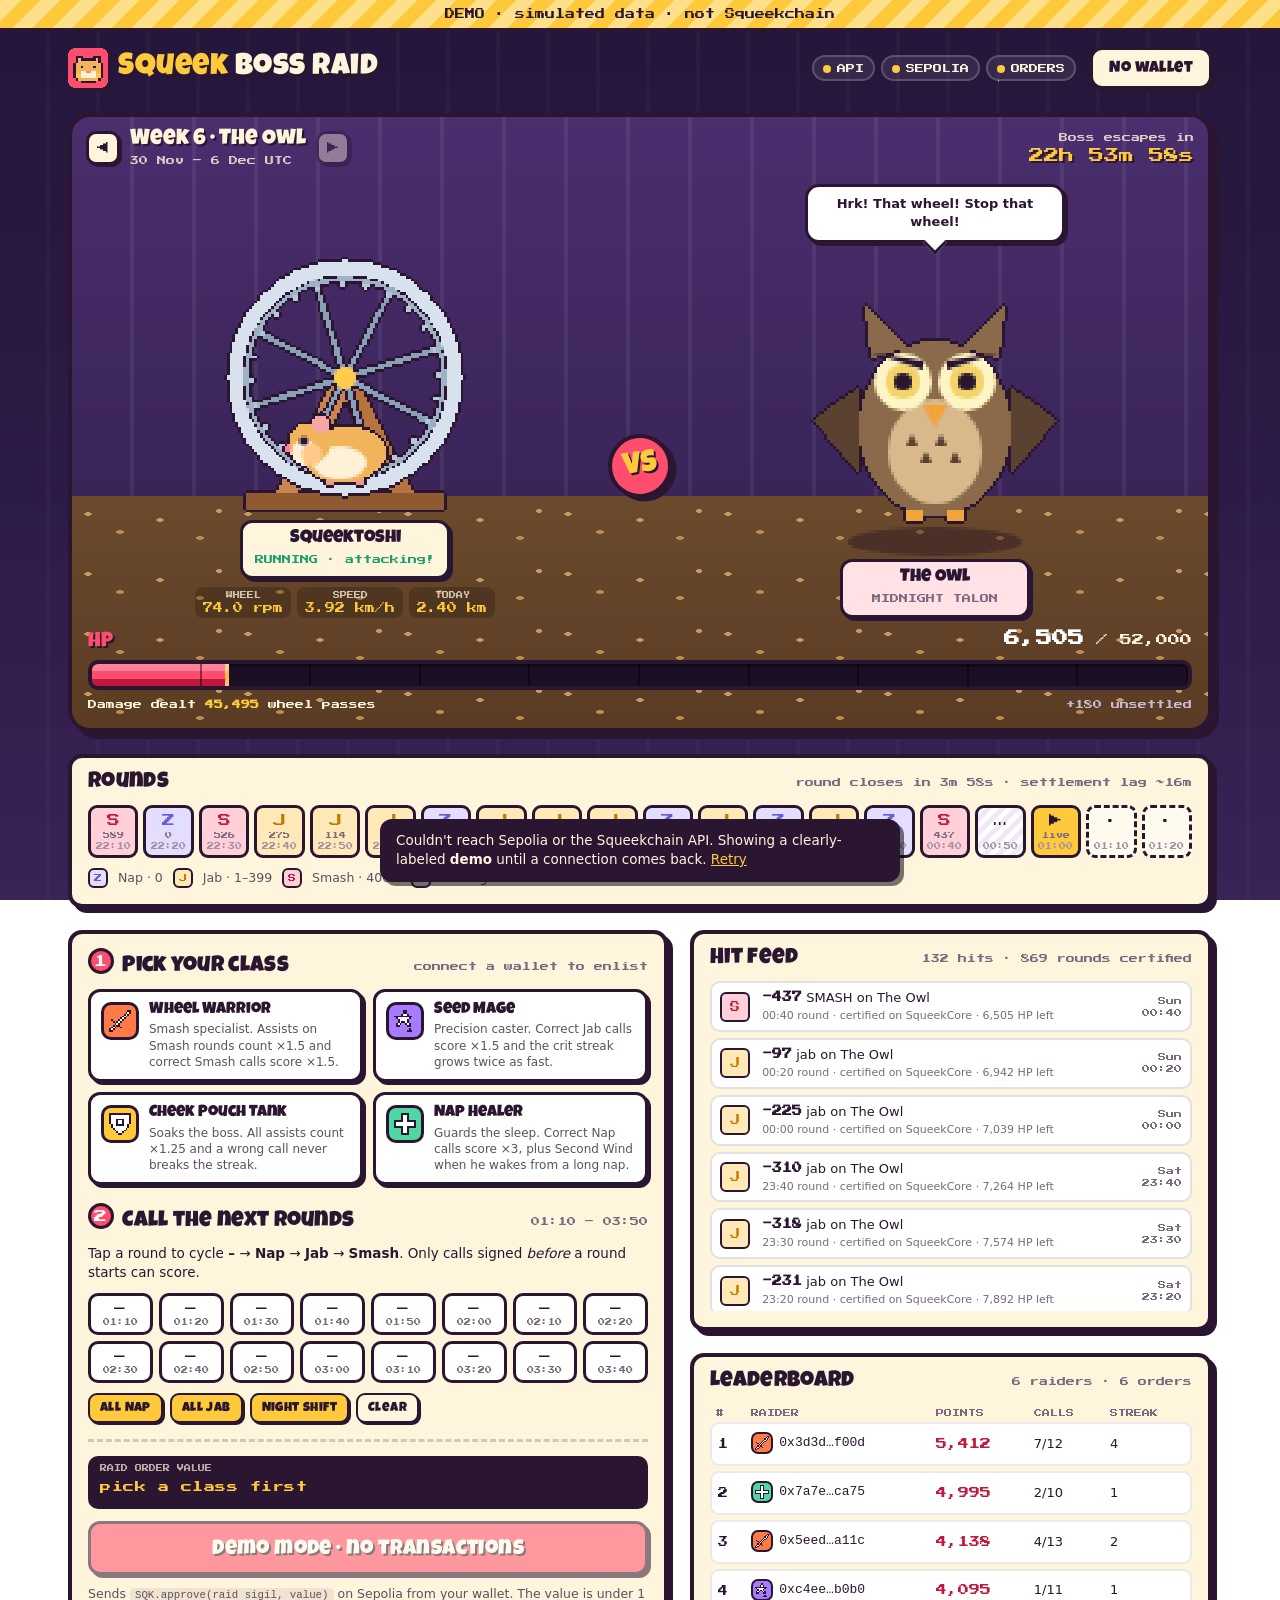
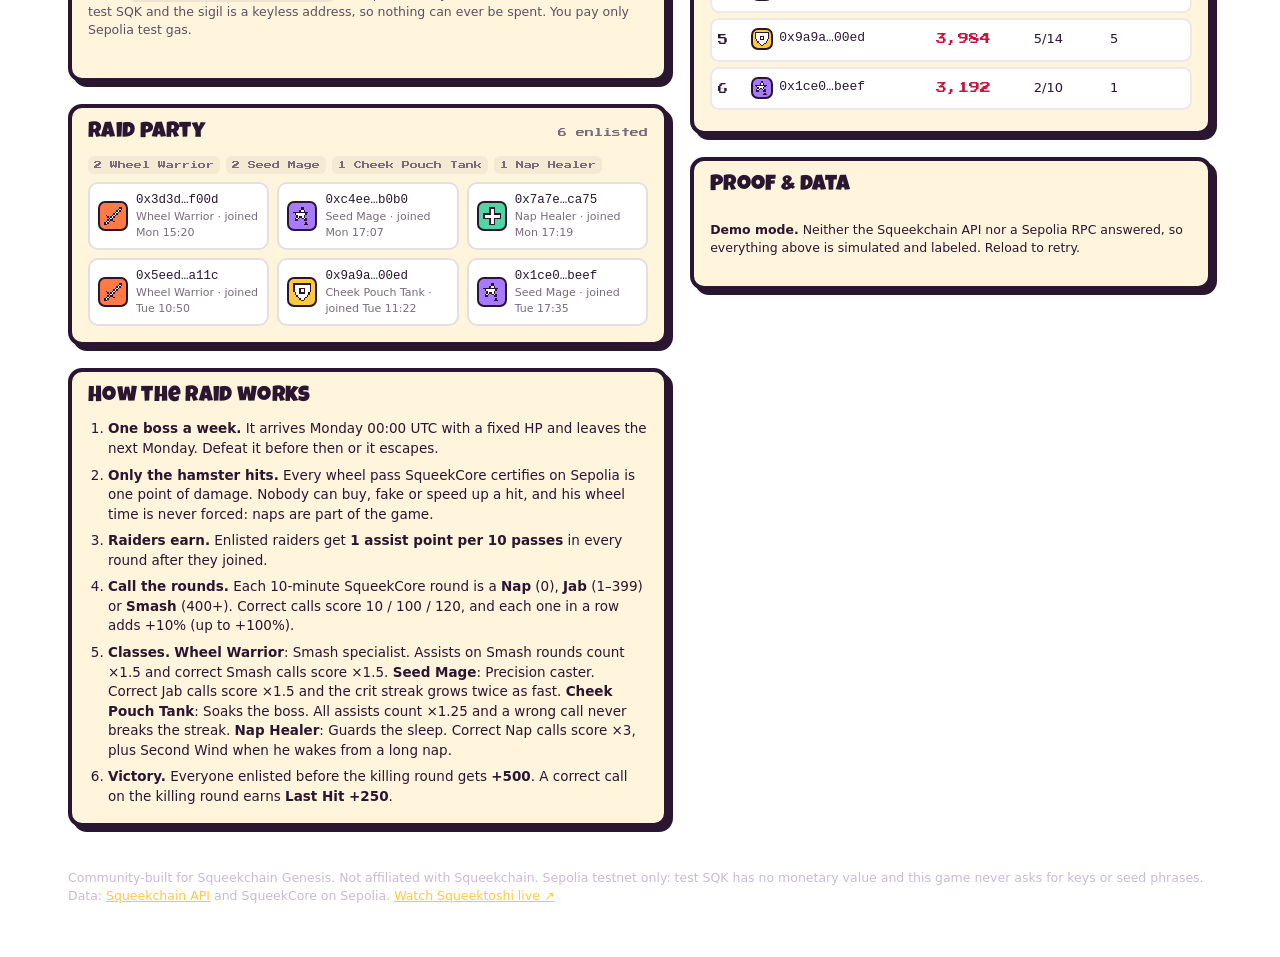
==== index.html @ 5ebe7ebc "Squeek Boss Raid v1" ====
<!doctype html>
<html lang="en">
<head>
  <meta charset="utf-8">
  <meta name="viewport" content="width=device-width, initial-scale=1, viewport-fit=cover">
  <title>Squeek Boss Raid · a weekly raid powered by Squeektoshi's real wheel</title>
  <meta name="description" content="A weekly co-op boss raid on Squeekchain. The boss's HP falls only when Squeektoshi the hamster actually runs: damage is his certified wheel work from SqueekCore on Sepolia. Enlist with a class, plan your round calls, climb an on-chain leaderboard.">
  <!-- squeekchain-verify: PASTE TAG HERE -->
  <meta property="og:title" content="Squeek Boss Raid">
  <meta property="og:description" content="Weekly boss raids powered by a real hamster's wheel. Enlist on Sepolia, call the rounds, take the boss down together.">
  <meta property="og:image" content="assets/cover.png">
  <meta property="og:type" content="website">
  <meta name="twitter:card" content="summary_large_image">
  <meta name="theme-color" content="#24163a">
  <link rel="icon" href="assets/favicon.svg" type="image/svg+xml">
  <link rel="stylesheet" href="css/style.css">
</head>
<body>
  <div id="demoRibbon" class="demo-ribbon" hidden>DEMO · simulated data · not Squeekchain</div>

  <header class="topbar">
    <a class="brand" href="./" aria-label="Squeek Boss Raid home">
      <img src="assets/favicon.svg" alt="" width="40" height="40">
      <span class="brand-text"><b>Squeek</b> Boss Raid</span>
    </a>
    <div class="pills" aria-live="polite">
      <span class="pill" id="pillApi" title="Squeekchain public API (live wheel telemetry)"><i></i>API</span>
      <span class="pill" id="pillChain" title="SqueekCore on Sepolia via public RPC"><i></i>Sepolia</span>
      <span class="pill" id="pillLogs" title="Raid Orders read from SQK Approval logs"><i></i>Orders</span>
    </div>
    <button class="btn btn-wallet" id="walletBtn" type="button">Connect wallet</button>
  </header>

  <main>
    <!-- ================= ARENA ================= -->
    <section class="arena" aria-label="Raid arena">
      <div class="arena-head">
        <button class="wk-nav" id="wkPrev" type="button" aria-label="Previous week">◀</button>
        <div class="wk-label"><span id="wkName">Week –</span><small id="wkDates">–</small></div>
        <button class="wk-nav" id="wkNext" type="button" aria-label="Next week">▶</button>
        <div class="wk-clock"><small id="wkClockLabel">Boss escapes in</small><b id="wkClock">–</b></div>
      </div>

      <div class="stage" id="stage">
        <div class="fighter hamster">
          <canvas id="wheelCv" width="120" height="104" aria-label="Squeektoshi on the WHEELY9000"></canvas>
          <div class="plate">
            <b>Squeektoshi</b>
            <span id="wheelState" class="wheel-state">checking the wheel…</span>
          </div>
          <dl class="mini">
            <div><dt>Wheel</dt><dd id="statRpm">–</dd></div>
            <div><dt>Speed</dt><dd id="statSpeed">–</dd></div>
            <div><dt>Today</dt><dd id="statDist">–</dd></div>
          </dl>
        </div>

        <div class="vs" aria-hidden="true"><span>VS</span></div>

        <div class="fighter boss">
          <div class="taunt" id="bossTaunt">…</div>
          <canvas id="bossCv" width="110" height="110" aria-label="This week's boss"></canvas>
          <div class="plate boss-plate">
            <b id="bossName">–</b>
            <span id="bossTitle">–</span>
          </div>
        </div>
        <div id="fx" class="fx" aria-hidden="true"></div>
        <div id="banner" class="banner" hidden></div>
      </div>

      <div class="hp">
        <div class="hp-top">
          <span class="hp-label">HP</span>
          <span class="hp-num"><b id="hpLeft">–</b> / <span id="hpMax">–</span></span>
        </div>
        <div class="hp-bar" role="progressbar" aria-label="Boss HP" id="hpBar" aria-valuemin="0">
          <div class="hp-fill" id="hpFill"></div>
          <div class="hp-ghost" id="hpGhost" title="Work the wheel has counted that SqueekCore has not settled yet"></div>
          <div class="hp-ticks"></div>
        </div>
        <div class="hp-foot">
          <span>Damage dealt <b id="dmgDone">–</b> wheel passes</span>
          <span id="ghostNote" class="muted"></span>
        </div>
      </div>
    </section>

    <!-- ================= ROUNDS ================= -->
    <section class="rounds card" aria-label="Ten-minute rounds">
      <div class="card-h">
        <h2>Rounds</h2>
        <span class="muted" id="roundClock">–</span>
      </div>
      <div class="strip" id="strip"></div>
      <div class="legend">
        <span class="o o1">Z</span> Nap · 0
        <span class="o o2">J</span> Jab · 1–399
        <span class="o o3">S</span> Smash · 400+
        <span class="o opend">…</span> settling
      </div>
    </section>

    <div class="grid">
      <div class="col">
      <!-- ================= ENLIST + PLAN ================= -->
      <section class="card join" id="joinCard" aria-label="Enlist and plan">
        <div class="card-h"><h2><span class="step">1</span> Pick your class</h2><span class="muted" id="myStatus">not enlisted</span></div>
        <div class="classes" id="classes" role="radiogroup" aria-label="Class"></div>

        <div class="card-h sub"><h2><span class="step">2</span> Call the next rounds</h2><span class="muted" id="planWindow">–</span></div>
        <p class="hint">Tap a round to cycle <b>–</b> → <b>Nap</b> → <b>Jab</b> → <b>Smash</b>. Only calls signed <em>before</em> a round starts can score.</p>
        <div class="plan" id="plan"></div>
        <div class="plan-tools">
          <button class="btn btn-sm" type="button" data-fill="1">All Nap</button>
          <button class="btn btn-sm" type="button" data-fill="2">All Jab</button>
          <button class="btn btn-sm" type="button" data-fill="pattern">Night shift</button>
          <button class="btn btn-sm btn-ghost" type="button" data-fill="0">Clear</button>
        </div>

        <div class="order">
          <div class="order-code" title="The uint256 your Raid Order writes on-chain">
            <small>Raid Order value</small>
            <code id="orderCode">–</code>
          </div>
          <button class="btn btn-big" id="orderBtn" type="button">Connect wallet to enlist</button>
          <p class="hint small" id="orderHint">Sends <code>SQK.approve(raid sigil, value)</code> on Sepolia from your wallet. The value is under 1 test SQK and the sigil is a keyless address, so nothing can ever be spent. You pay only Sepolia test gas.</p>
          <p class="tx-status" id="txStatus" aria-live="polite"></p>
        </div>
      </section>

      <!-- ================= ROSTER ================= -->
      <section class="card roster" aria-label="Raid party">
        <div class="card-h"><h2>Raid party</h2><span class="muted" id="rosterMeta"></span></div>
        <div class="party" id="party"></div>
      </section>

      <!-- ================= RULES ================= -->
      <section class="card rules" aria-label="How the raid works">
        <div class="card-h"><h2>How the raid works</h2></div>
        <ol class="rules-list">
          <li><b>One boss a week.</b> It arrives Monday 00:00 UTC with a fixed HP and leaves the next Monday. Defeat it before then or it escapes.</li>
          <li><b>Only the hamster hits.</b> Every wheel pass SqueekCore certifies on Sepolia is one point of damage. Nobody can buy, fake or speed up a hit, and his wheel time is never forced: naps are part of the game.</li>
          <li><b>Raiders earn.</b> Enlisted raiders get <b>1 assist point per 10 passes</b> in every round after they joined.</li>
          <li><b>Call the rounds.</b> Each 10-minute SqueekCore round is a <b>Nap</b> (0), <b>Jab</b> (1–399) or <b>Smash</b> (400+). Correct calls score 10 / 100 / 120, and each one in a row adds +10% (up to +100%).</li>
          <li><b>Classes.</b> <span id="classRules"></span></li>
          <li><b>Victory.</b> Everyone enlisted before the killing round gets <b>+500</b>. A correct call on the killing round earns <b>Last Hit +250</b>.</li>
        </ol>
      </section>
      </div>
      <div class="col">
      <!-- ================= FEED ================= -->
      <section class="card feed" aria-label="Hit feed">
        <div class="card-h"><h2>Hit feed</h2><span class="muted" id="feedCount"></span></div>
        <ol class="feed-list" id="feed"></ol>
      </section>

      <!-- ================= LEADERBOARD ================= -->
      <section class="card board" aria-label="Leaderboard">
        <div class="card-h"><h2>Leaderboard</h2><span class="muted" id="boardMeta"></span></div>
        <div class="table-wrap">
          <table class="lb">
            <thead><tr><th>#</th><th>Raider</th><th>Points</th><th title="Correct calls / calls">Calls</th><th title="Best crit streak">Streak</th></tr></thead>
            <tbody id="board"></tbody>
          </table>
        </div>
        <p class="empty" id="boardEmpty">No raiders yet this week. Be the first.</p>
      </section>

      <!-- ================= PROOF ================= -->
      <section class="card proof" aria-label="Proof and data sources">
        <div class="card-h"><h2>Proof &amp; data</h2></div>
        <div id="proof" class="proof-body"></div>
      </section>
      </div>
    </div>
  </main>

  <footer class="foot">
    <p>Community-built for Squeekchain Genesis. Not affiliated with Squeekchain. Sepolia testnet only: test SQK has no monetary value and this game never asks for keys or seed phrases.
      Data: <a href="https://docs.squeekchain.com/developers/api/" target="_blank" rel="noopener">Squeekchain API</a> and SqueekCore on Sepolia.
      <a href="https://sepolia.squeekchain.com/#stream-game" target="_blank" rel="noopener">Watch Squeektoshi live ↗</a></p>
  </footer>

  <script src="js/vendor/ethers.umd.min.js" integrity="sha384-6Zl0Pc8zjSz8KvmNeXRvUQgY4ryFb+BwDvKCmLYcBME0joAaru491tQgi9B7zsMM" crossorigin="anonymous"></script>
  <script src="js/config.js"></script>
  <script src="js/game.js"></script>
  <script src="js/chain.js"></script>
  <script src="js/art.js"></script>
  <script src="js/demo.js"></script>
  <script src="js/app.js"></script>
</body>
</html>
---- css/style.css ----
/* Squeek Boss Raid · chunky night-cage cartoon style */
@font-face { font-family: "Luckiest Guy"; src: url("../assets/fonts/LuckiestGuy-Regular.ttf") format("truetype"); font-display: swap; }
@font-face { font-family: "Press Start 2P"; src: url("../assets/fonts/PressStart2P-Regular.ttf") format("truetype"); font-display: swap; }

:root {
  --ink: #2a1630;
  --night: #24163a;
  --night2: #33204f;
  --paper: #fff4dc;
  --paper2: #ffe8bd;
  --seed: #ffc93c;
  --cheek: #f2b45a;
  --hp: #ff4d6d;
  --hp2: #c2183f;
  --mint: #4fd6a2;
  --sky: #59b8f0;
  --violet: #a77bff;
  --muted: #7a6a7e;
  --r: 14px;
  --sh: 5px 5px 0 var(--ink);
  --pix: "Press Start 2P", ui-monospace, monospace;
  --disp: "Luckiest Guy", "Arial Rounded MT Bold", system-ui, sans-serif;
}
* { box-sizing: border-box; }
html { -webkit-text-size-adjust: 100%; }
body {
  margin: 0; color: var(--ink);
  font: 15px/1.45 ui-rounded, "Nunito", "Segoe UI", system-ui, -apple-system, sans-serif;
  background:
    radial-gradient(2px 2px at 12% 18%, #fff8 50%, transparent 51%),
    radial-gradient(2px 2px at 78% 9%, #fff6 50%, transparent 51%),
    radial-gradient(2px 2px at 44% 30%, #fff5 50%, transparent 51%),
    radial-gradient(2px 2px at 90% 40%, #fff5 50%, transparent 51%),
    radial-gradient(2px 2px at 6% 62%, #fff4 50%, transparent 51%),
    repeating-linear-gradient(90deg, transparent 0 46px, #ffffff07 46px 50px),
    linear-gradient(180deg, var(--night) 0%, #2d1b47 55%, #3a2356 100%);
  background-attachment: fixed;
  min-height: 100vh;
}
a { color: inherit; }
code { font-family: ui-monospace, SFMono-Regular, Menlo, monospace; font-size: .86em; background: #2a163012; padding: 1px 5px; border-radius: 5px; word-break: break-all; }
.muted { color: var(--muted); }
canvas { image-rendering: pixelated; image-rendering: crisp-edges; display: block; }
[hidden] { display: none !important; }

/* ---------- top bar ---------- */
.topbar {
  display: flex; align-items: center; gap: 14px; flex-wrap: wrap;
  max-width: 1180px; margin: 0 auto; padding: 16px 18px 8px;
}
.brand { display: flex; align-items: center; gap: 10px; text-decoration: none; color: var(--paper); margin-right: auto; }
.brand img { filter: drop-shadow(3px 3px 0 var(--ink)); }
.brand-text { font: 30px/1 var(--disp); letter-spacing: .5px; text-shadow: 3px 3px 0 var(--ink); }
.brand-text b { color: var(--seed); font-weight: normal; }
.pills { display: flex; gap: 6px; flex-wrap: wrap; }
.pill {
  font: 9px/1 var(--pix); color: var(--paper); background: #ffffff14; border: 2px solid #ffffff30;
  padding: 7px 9px 6px; border-radius: 99px; display: inline-flex; align-items: center; gap: 6px; text-transform: uppercase;
}
.pill i { width: 8px; height: 8px; border-radius: 50%; background: #8b7d95; display: inline-block; }
.pill.ok i { background: var(--mint); box-shadow: 0 0 6px var(--mint); }
.pill.warn i { background: var(--seed); }
.pill.bad i { background: var(--hp); }

.btn {
  font: 16px/1 var(--disp); letter-spacing: .4px; color: var(--ink); background: var(--seed);
  border: 3px solid var(--ink); border-radius: 12px; padding: 11px 16px 9px; cursor: pointer;
  box-shadow: 3px 3px 0 var(--ink); transition: transform .06s, box-shadow .06s; touch-action: manipulation;
}
.btn:hover { transform: translate(-1px, -1px); box-shadow: 4px 4px 0 var(--ink); }
.btn:active { transform: translate(2px, 2px); box-shadow: 1px 1px 0 var(--ink); }
.btn:disabled { opacity: .55; cursor: not-allowed; transform: none; box-shadow: 3px 3px 0 var(--ink); }
.btn-wallet { background: var(--paper); }
.btn-wallet.connected { background: var(--mint); }
.btn-wallet.wrong { background: var(--hp); color: #fff; }
.btn-sm { font-size: 13px; padding: 7px 10px 6px; border-width: 2px; border-radius: 9px; box-shadow: 2px 2px 0 var(--ink); }
.btn-ghost { background: var(--paper); }
.btn-big { width: 100%; font-size: 21px; padding: 15px 16px 12px; background: var(--hp); color: #fff; text-shadow: 2px 2px 0 var(--ink); }

main { max-width: 1180px; margin: 0 auto; padding: 8px 18px 30px; }

/* ---------- arena ---------- */
.arena {
  position: relative; margin-top: 8px;
  background: linear-gradient(180deg, #4a2e6e 0%, #3a2458 62%, #6b4a2d 62%, #5a3c24 100%);
  border: 4px solid var(--ink); border-radius: 22px; box-shadow: 7px 7px 0 var(--ink);
  overflow: hidden;
}
.arena::before { /* cage bars */
  content: ""; position: absolute; inset: 0 0 38% 0; pointer-events: none;
  background: repeating-linear-gradient(90deg, transparent 0 58px, #ffffff10 58px 62px);
}
.arena::after { /* bedding */
  content: ""; position: absolute; left: 0; right: 0; bottom: 0; height: 38%; pointer-events: none;
  background:
    radial-gradient(6px 3px at 10% 30%, #c49a62 60%, transparent 62%),
    radial-gradient(7px 3px at 30% 60%, #b98a52 60%, transparent 62%),
    radial-gradient(6px 3px at 55% 40%, #c49a62 60%, transparent 62%),
    radial-gradient(7px 3px at 80% 70%, #b98a52 60%, transparent 62%),
    radial-gradient(5px 3px at 92% 25%, #c49a62 60%, transparent 62%);
  background-size: 160px 60px;
}
.arena-head {
  position: relative; z-index: 2; display: flex; align-items: center; gap: 10px;
  padding: 12px 14px; color: var(--paper);
}
.wk-nav {
  font: 12px/1 var(--pix); width: 34px; height: 34px; border-radius: 10px; border: 3px solid var(--ink);
  background: var(--paper); color: var(--ink); cursor: pointer; box-shadow: 2px 2px 0 var(--ink);
}
.wk-nav:disabled { opacity: .4; cursor: default; }
.wk-label { display: flex; flex-direction: column; line-height: 1.1; }
.wk-label span { font: 22px/1 var(--disp); text-shadow: 2px 2px 0 var(--ink); }
.wk-label small { font: 9px/1.5 var(--pix); opacity: .8; margin-top: 3px; }
.wk-clock { margin-left: auto; text-align: right; display: flex; flex-direction: column; align-items: flex-end; }
.wk-clock small { font: 9px/1.3 var(--pix); opacity: .8; }
.wk-clock b { font: 15px/1.2 var(--pix); color: var(--seed); text-shadow: 2px 2px 0 var(--ink); margin-top: 3px; }

.stage {
  position: relative; z-index: 1; display: grid; grid-template-columns: 1fr auto 1fr; align-items: end;
  gap: 8px; padding: 4px 18px 6px; min-height: 330px;
}
.fighter { display: flex; flex-direction: column; align-items: center; position: relative; }
#wheelCv { width: min(330px, 100%); height: auto; aspect-ratio: 120 / 104; }
#bossCv { width: min(320px, 100%); height: auto; aspect-ratio: 1; }
.plate {
  background: var(--paper); border: 3px solid var(--ink); border-radius: 12px; box-shadow: 3px 3px 0 var(--ink);
  padding: 6px 12px 5px; text-align: center; margin-top: -6px; min-width: 190px; position: relative; z-index: 2;
}
.plate b { font: 18px/1.1 var(--disp); display: block; }
.plate span { font: 9px/1.6 var(--pix); color: var(--muted); }
.boss-plate { background: #ffe1e6; }
.wheel-state.run { color: #1f9e6d; }
.wheel-state.sleep { color: #6a5bd6; }
.wheel-state.off { color: var(--hp2); }
.mini { display: flex; gap: 6px; margin: 8px 0 0; }
.mini div { background: #00000033; border-radius: 8px; padding: 5px 8px; text-align: center; color: var(--paper); }
.mini dt { font: 7px/1 var(--pix); opacity: .75; text-transform: uppercase; }
.mini dd { margin: 4px 0 0; font: 10px/1 var(--pix); color: var(--seed); white-space: nowrap; }
.vs span {
  display: grid; place-items: center; width: 64px; height: 64px; margin-bottom: 120px;
  font: 30px/1 var(--disp); color: var(--seed); background: var(--hp); border: 4px solid var(--ink); border-radius: 50%;
  box-shadow: 4px 4px 0 var(--ink); text-shadow: 2px 2px 0 var(--ink); transform: rotate(-8deg);
}
.taunt {
  position: relative; background: #fff; border: 3px solid var(--ink); border-radius: 14px; padding: 8px 12px;
  font-size: 13px; font-weight: 700; max-width: 260px; text-align: center; box-shadow: 3px 3px 0 var(--ink);
  margin-bottom: 2px;
}
.taunt::after {
  content: ""; position: absolute; left: 50%; bottom: -11px; width: 14px; height: 14px; background: #fff;
  border-right: 3px solid var(--ink); border-bottom: 3px solid var(--ink); transform: translateX(-50%) rotate(45deg);
}
.fx { position: absolute; inset: 0; pointer-events: none; z-index: 5; overflow: hidden; }
.seed {
  position: absolute; width: 10px; height: 14px; background: var(--seed); border: 2px solid var(--ink); border-radius: 50% 50% 45% 45%;
}
.dmg {
  position: absolute; font: 18px/1 var(--pix); color: #fff; text-shadow: 3px 3px 0 var(--hp2), -2px -2px 0 var(--ink), 2px -2px 0 var(--ink), -2px 2px 0 var(--ink);
  white-space: nowrap;
}
.dmg.live { color: var(--seed); font-size: 12px; text-shadow: 2px 2px 0 var(--ink); }
.dmg.crit { font-size: 24px; }
.banner {
  position: absolute; inset: 0; z-index: 6; display: grid; place-content: center; text-align: center; gap: 10px;
  background: radial-gradient(circle at center, #24163acc 0%, #24163a99 60%, transparent 100%);
  color: var(--paper); padding: 20px;
}
.banner h3 { margin: 0; font: clamp(36px, 7vw, 64px)/1 var(--disp); color: var(--seed); text-shadow: 4px 4px 0 var(--ink); }
.banner.escaped h3 { color: var(--hp); }
.banner p { margin: 0; font: 11px/1.7 var(--pix); }
.banner .btn { justify-self: center; }

.hp { position: relative; z-index: 2; padding: 6px 16px 16px; color: var(--paper); }
.hp-top, .hp-foot { display: flex; justify-content: space-between; align-items: baseline; gap: 10px; flex-wrap: wrap; }
.hp-label { font: 20px/1 var(--disp); color: var(--hp); text-shadow: 2px 2px 0 var(--ink); }
.hp-num { font: 12px/1 var(--pix); }
.hp-num b { color: #fff; font-size: 16px; }
.hp-bar {
  position: relative; height: 30px; margin: 8px 0; background: #1a0f24; border: 4px solid var(--ink); border-radius: 10px;
  overflow: hidden; box-shadow: inset 0 3px 0 #0006;
}
.hp-fill {
  position: absolute; left: 0; top: 0; bottom: 0; width: 100%;
  background: linear-gradient(180deg, #ff8197 0 30%, var(--hp) 30% 70%, var(--hp2) 70%);
  transition: width .9s cubic-bezier(.3, 1.4, .5, 1);
}
.hp-ghost {
  position: absolute; top: 0; bottom: 0; width: 0;
  background: repeating-linear-gradient(-45deg, #ffe08a 0 6px, #ffc93c 6px 12px); opacity: .85;
}
.hp-ticks { position: absolute; inset: 0; background: repeating-linear-gradient(90deg, transparent 0 calc(10% - 2px), #0007 calc(10% - 2px) 10%); }
.hp-foot { font: 9px/1.6 var(--pix); }
.hp-foot b { color: var(--seed); }
.hp-foot .muted { color: #cbb9d8; }
.hp-bar.hit { animation: hpjolt .35s; }
@keyframes hpjolt { 0%, 100% { transform: none; } 25% { transform: translateX(-4px); } 60% { transform: translateX(3px); } }

/* ---------- cards ---------- */
.card {
  background: var(--paper); border: 4px solid var(--ink); border-radius: var(--r); box-shadow: var(--sh);
  padding: 14px 16px 16px; min-width: 0;
}
.card-h { display: flex; align-items: baseline; justify-content: space-between; gap: 10px; flex-wrap: wrap; margin-bottom: 10px; }
.card-h.sub { margin-top: 18px; }
.card h2 { margin: 0; font: 22px/1.05 var(--disp); letter-spacing: .3px; }
.card-h .muted { font: 9px/1.5 var(--pix); }
.step {
  display: inline-grid; place-items: center; width: 26px; height: 26px; border-radius: 50%; background: var(--hp); color: #fff;
  border: 3px solid var(--ink); font: 13px/1 var(--pix); margin-right: 4px; vertical-align: 3px;
}
.hint { margin: 0 0 10px; font-size: 13.5px; }
.hint.small { font-size: 12.5px; color: #5e4f62; margin-top: 10px; }
.rounds { margin-top: 22px; }
.strip { display: grid; grid-template-columns: repeat(20, minmax(0, 1fr)); gap: 5px; }
.chip {
  border: 3px solid var(--ink); border-radius: 9px; background: #fff; text-align: center; padding: 6px 0 5px; min-width: 0;
  position: relative;
}
.chip .ic { font: 13px/1 var(--pix); display: block; }
.chip .w { font: 7px/1 var(--pix); display: block; margin-top: 5px; color: var(--muted); overflow: hidden; }
.chip .tm { font: 7px/1 var(--pix); display: block; margin-top: 4px; color: #a091a6; }
.chip.k1 { background: #e3defe; } .chip.k1 .ic { color: #6a5bd6; }
.chip.k2 { background: #ffe9b8; } .chip.k2 .ic { color: #c27d00; }
.chip.k3 { background: #ffd0d8; } .chip.k3 .ic { color: var(--hp2); }
.chip.pend { background: repeating-linear-gradient(-45deg, #fff 0 5px, #f1e8f6 5px 10px); }
.chip.now { background: var(--seed); animation: pulse 1.6s infinite; }
.chip.fut { background: #ffffff80; border-style: dashed; }
.chip.mine::after { content: ""; position: absolute; top: -6px; right: -6px; width: 12px; height: 12px; background: var(--mint); border: 2px solid var(--ink); border-radius: 50%; }
@keyframes pulse { 50% { transform: translateY(-2px); box-shadow: 0 3px 0 var(--ink); } }
.legend { margin-top: 10px; font-size: 12.5px; display: flex; gap: 6px 10px; align-items: center; flex-wrap: wrap; color: #5e4f62; }
.o { display: inline-grid; place-items: center; width: 20px; height: 20px; border: 2px solid var(--ink); border-radius: 6px; font: 8px/1 var(--pix); }
.o1 { background: #e3defe; color: #6a5bd6; } .o2 { background: #ffe9b8; color: #c27d00; } .o3 { background: #ffd0d8; color: var(--hp2); }
.opend { background: #f1e8f6; }

.grid { display: grid; grid-template-columns: 1.15fr 1fr; gap: 22px; margin-top: 22px; align-items: start; }
.col { display: flex; flex-direction: column; gap: 22px; min-width: 0; }

.classes { display: grid; grid-template-columns: repeat(2, minmax(0, 1fr)); gap: 10px; }
.cls {
  text-align: left; border: 3px solid var(--ink); border-radius: 12px; background: #fff; padding: 10px 10px 9px; cursor: pointer;
  box-shadow: 3px 3px 0 var(--ink); display: grid; grid-template-columns: 38px 1fr; gap: 2px 10px; align-items: start; font: inherit; color: inherit;
}
.cls:hover { transform: translate(-1px, -1px); }
.cls[aria-checked="true"] { background: var(--paper2); outline: 3px solid var(--hp); outline-offset: 2px; }
.cls:disabled { cursor: default; opacity: .6; }
.cls .badge { grid-row: span 2; width: 38px; height: 38px; display: grid; place-items: center; border: 3px solid var(--ink); border-radius: 10px; }
.cls b { font: 16px/1.1 var(--disp); }
.cls small { font-size: 12px; line-height: 1.35; color: #5e4f62; }

.plan { display: grid; grid-template-columns: repeat(8, minmax(0, 1fr)); gap: 6px; }
.slot {
  border: 3px solid var(--ink); border-radius: 10px; background: #fff; padding: 7px 0 6px; cursor: pointer; font: inherit; color: inherit;
  display: flex; flex-direction: column; align-items: center; gap: 4px; min-width: 0; touch-action: manipulation;
}
.slot .tm { font: 7px/1 var(--pix); color: var(--muted); }
.slot .ic { font: 12px/1 var(--pix); }
.slot.p1 { background: #e3defe; } .slot.p1 .ic { color: #6a5bd6; }
.slot.p2 { background: #ffe9b8; } .slot.p2 .ic { color: #c27d00; }
.slot.p3 { background: #ffd0d8; } .slot.p3 .ic { color: var(--hp2); }
.slot.chain { box-shadow: inset 0 -4px 0 var(--mint); }
.slot:disabled { opacity: .35; cursor: not-allowed; }
.plan-tools { display: flex; gap: 7px; flex-wrap: wrap; margin-top: 10px; }
.order { margin-top: 16px; border-top: 3px dashed #2a163033; padding-top: 14px; }
.order-code { background: var(--ink); color: var(--paper); border-radius: 10px; padding: 9px 12px; margin-bottom: 12px; }
.order-code small { font: 7px/1 var(--pix); opacity: .7; display: block; margin-bottom: 6px; text-transform: uppercase; }
.order-code code { background: none; color: var(--seed); font: 11px/1.5 var(--pix); padding: 0; letter-spacing: .5px; }
.order-code code i { font-style: normal; color: #fff; }
.tx-status { margin: 8px 0 0; font-size: 13px; min-height: 1em; }
.tx-status.err { color: var(--hp2); font-weight: 700; }
.tx-status.ok { color: #1f8a5f; font-weight: 700; }

.feed-list { list-style: none; margin: 0; padding: 0; max-height: 330px; overflow: auto; display: flex; flex-direction: column; gap: 6px; }
.feed-list li { display: grid; grid-template-columns: 34px 1fr auto; gap: 8px; align-items: center; background: #fff; border: 2px solid #2a163022; border-radius: 10px; padding: 6px 8px; font-size: 13px; }
.feed-list li .o { width: 30px; height: 30px; font-size: 10px; }
.feed-list li b { font-family: var(--pix); font-size: 10px; }
.feed-list li small { color: var(--muted); font-size: 11px; display: block; }
.feed-list li .t { font: 8px/1.5 var(--pix); color: var(--muted); text-align: right; }
.feed-list li.sys { background: #e8f8f0; }
.feed-list li.live { background: #fff7e0; }
.feed-list li.kill { background: var(--seed); }

.table-wrap { overflow-x: auto; }
.lb { width: 100%; border-collapse: separate; border-spacing: 0 5px; font-size: 13px; }
.lb th { font: 8px/1 var(--pix); text-align: left; color: var(--muted); padding: 0 6px; text-transform: uppercase; }
.lb td { background: #fff; padding: 8px 6px; border-top: 2px solid #2a163018; border-bottom: 2px solid #2a163018; white-space: nowrap; }
.lb td:first-child { border-left: 2px solid #2a163018; border-radius: 9px 0 0 9px; font: 10px/1 var(--pix); }
.lb td:last-child { border-right: 2px solid #2a163018; border-radius: 0 9px 9px 0; }
.lb td.pts { font: 11px/1 var(--pix); color: var(--hp2); }
.lb tr.me td { background: #e5fbef; }
.lb .who { display: inline-flex; align-items: center; gap: 6px; }
.lb .who a { text-decoration: none; font-family: ui-monospace, Menlo, monospace; }
.tag { display: inline-block; font: 7px/1 var(--pix); padding: 3px 4px; border-radius: 5px; background: var(--seed); border: 2px solid var(--ink); margin-left: 3px; vertical-align: 1px; }
.cicon { display: inline-grid; place-items: center; width: 22px; height: 22px; border: 2px solid var(--ink); border-radius: 7px; font-size: 12px; }
.empty { margin: 6px 0 0; font-size: 13px; color: var(--muted); }

.party { display: grid; grid-template-columns: repeat(auto-fill, minmax(150px, 1fr)); gap: 8px; }
.party .who { display: flex; gap: 8px; align-items: center; background: #fff; border: 2px solid #2a163022; border-radius: 10px; padding: 7px 8px; font-size: 12.5px; min-width: 0; }
.party .who div { min-width: 0; }
.party .who a { font-family: ui-monospace, Menlo, monospace; text-decoration: none; display: block; overflow: hidden; text-overflow: ellipsis; }
.party .who small { color: var(--muted); font-size: 11px; display: block; }
.party .cicon { width: 30px; height: 30px; font-size: 16px; flex: none; }
.party-sum { grid-column: 1 / -1; display: flex; gap: 6px; flex-wrap: wrap; font: 8px/1.6 var(--pix); color: var(--muted); }
.party-sum span { background: #2a16300d; border-radius: 6px; padding: 3px 6px; }
.party .empty { grid-column: 1 / -1; }
.cicon svg, .badge svg { display: block; }

.rules-list { margin: 0; padding-left: 20px; font-size: 13.5px; display: grid; gap: 7px; }
.proof-body { font-size: 12.5px; display: grid; gap: 8px; }
.proof-body dl { margin: 0; display: grid; grid-template-columns: max-content 1fr; gap: 4px 10px; }
.proof-body dt { font: 8px/1.9 var(--pix); color: var(--muted); text-transform: uppercase; }
.proof-body dd { margin: 0; min-width: 0; overflow-wrap: anywhere; }
.proof-body .dep { background: #fff; border: 2px solid #2a163022; border-radius: 10px; padding: 8px 10px; }
.proof-body .dep.active { border-color: var(--mint); box-shadow: 0 0 0 2px #4fd6a244; }
.proof-body .dep h4 { margin: 0 0 6px; font: 15px/1 var(--disp); }

.foot { max-width: 1180px; margin: 0 auto; padding: 0 18px 40px; color: #cbb9d8; font-size: 12.5px; }
.foot a { color: var(--seed); }

.demo-ribbon {
  position: sticky; top: 0; z-index: 50; text-align: center; font: 10px/1 var(--pix); padding: 9px; color: var(--ink);
  background: repeating-linear-gradient(-45deg, var(--seed) 0 14px, #ffe08a 14px 28px); border-bottom: 3px solid var(--ink);
}

.toast {
  position: fixed; left: 50%; bottom: 18px; transform: translateX(-50%); z-index: 60; max-width: min(520px, calc(100% - 24px));
  background: var(--ink); color: var(--paper); border-radius: 12px; padding: 12px 16px; font-size: 13.5px; box-shadow: 4px 4px 0 #0008;
}
.toast a { color: var(--seed); }

/* ---------- responsive ---------- */
@media (max-width: 920px) {
  .grid { grid-template-columns: 1fr; }
  .col { display: contents; }
  .join { order: 1; } .feed { order: 2; } .board { order: 3; } .roster { order: 4; } .rules { order: 5; } .proof { order: 6; }
  .grid { display: flex; flex-direction: column; }
  .strip { grid-template-columns: repeat(10, minmax(0, 1fr)); }
}
@media (max-width: 640px) {
  body { font-size: 14px; }
  .topbar { padding: 12px 12px 4px; gap: 10px; }
  .brand-text { font-size: 21px; }
  .brand img { width: 32px; height: 32px; }
  .btn-wallet { font-size: 13px; padding: 8px 10px 7px; }
  .strip .chip:nth-child(-n+10) { display: none; }
  .pills { order: 3; width: 100%; }
  main { padding: 6px 10px 24px; }
  .stage { grid-template-columns: 1fr 1fr; padding: 0 8px 4px; min-height: 0; gap: 4px; }
  .vs { display: none; }
  .plate { min-width: 0; width: 100%; padding: 5px 6px 4px; }
  .plate b { font-size: 15px; }
  .plate span { font-size: 7px; }
  .mini { flex-wrap: wrap; justify-content: center; gap: 4px; }
  .mini div { padding: 4px 6px; }
  .mini dd { font-size: 8px; }
  .taunt { font-size: 11px; padding: 6px 8px; }
  .arena-head { flex-wrap: wrap; padding: 10px; }
  .wk-label span { font-size: 18px; }
  .wk-clock { width: 100%; flex-direction: row; justify-content: space-between; align-items: baseline; margin: 0; }
  .wk-clock b { font-size: 12px; }
  .classes { grid-template-columns: 1fr; }
  .plan { grid-template-columns: repeat(4, minmax(0, 1fr)); }
  .strip { grid-template-columns: repeat(5, minmax(0, 1fr)); }
  .card { padding: 12px; }
  .hp-foot { font-size: 8px; }
  .dmg { font-size: 14px; }
}
@media (prefers-reduced-motion: reduce) {
  .chip.now, .hp-bar.hit { animation: none; }
  .hp-fill { transition: none; }
}
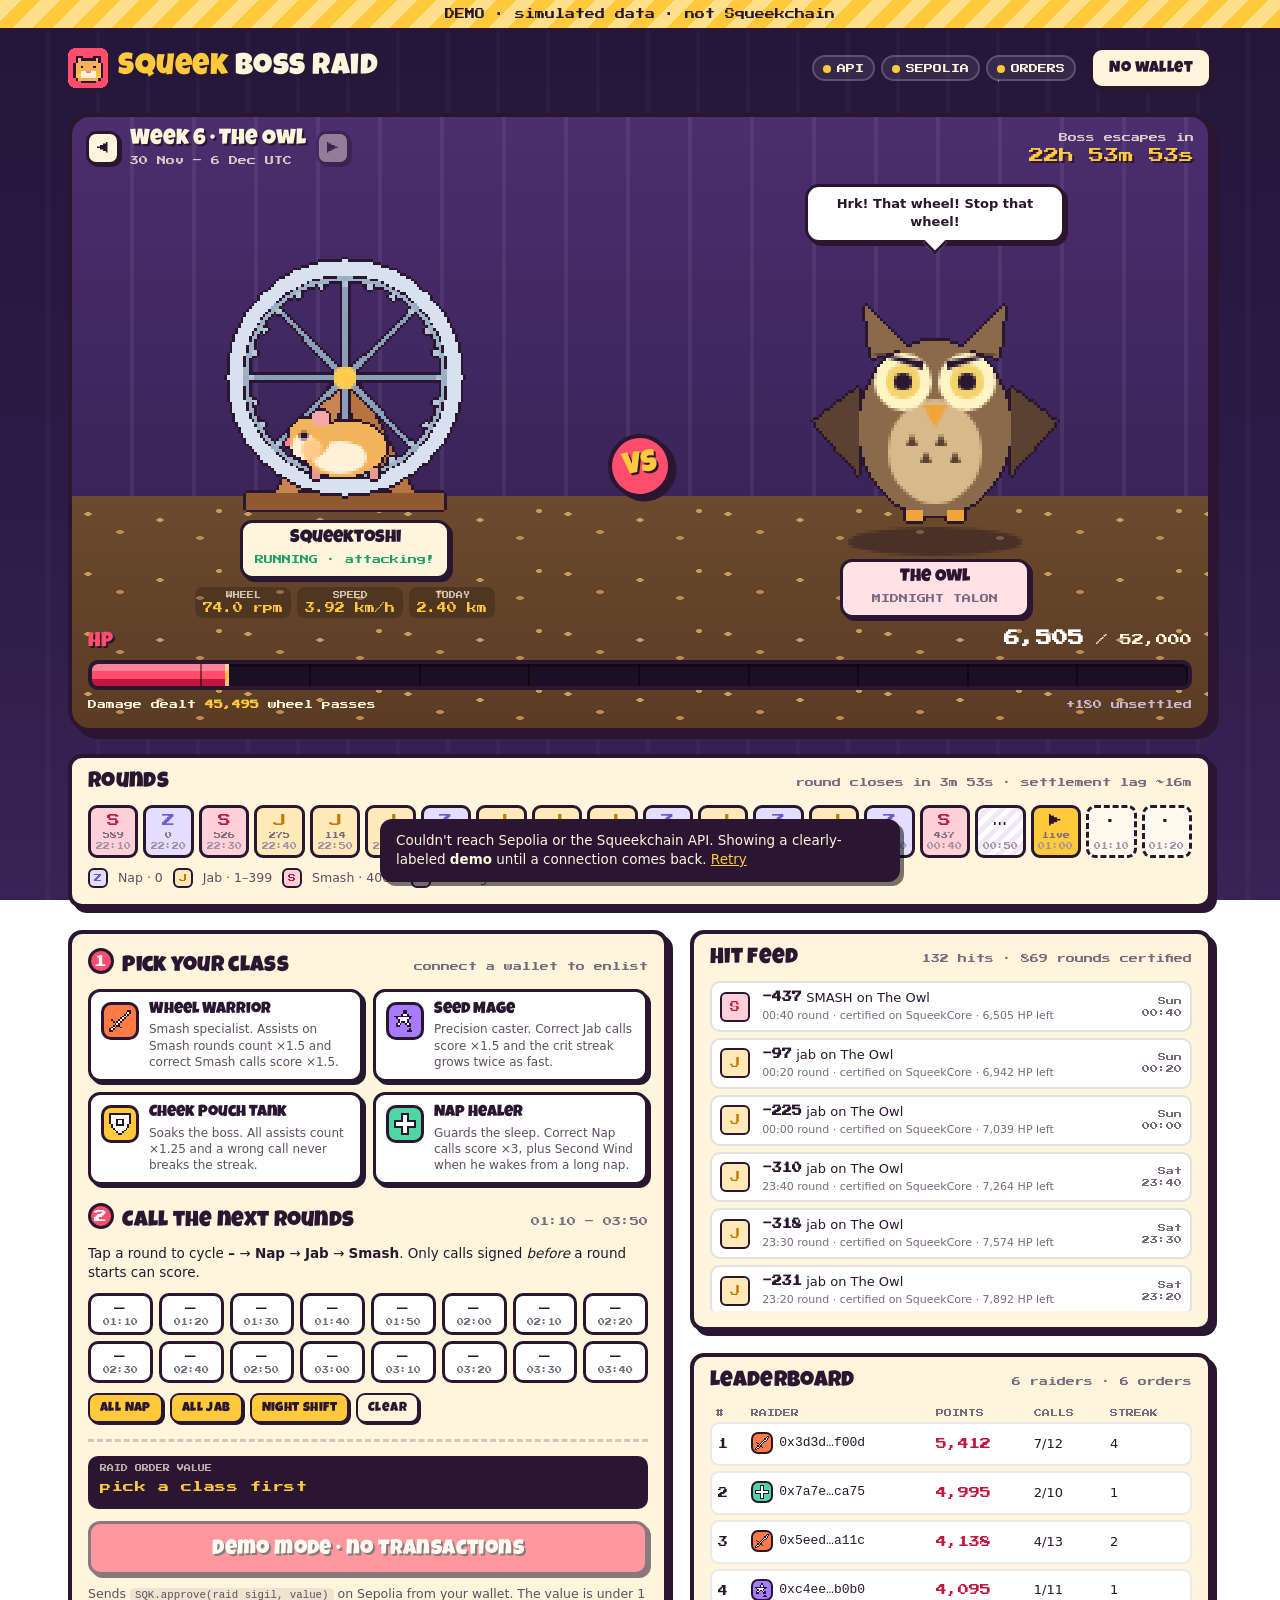
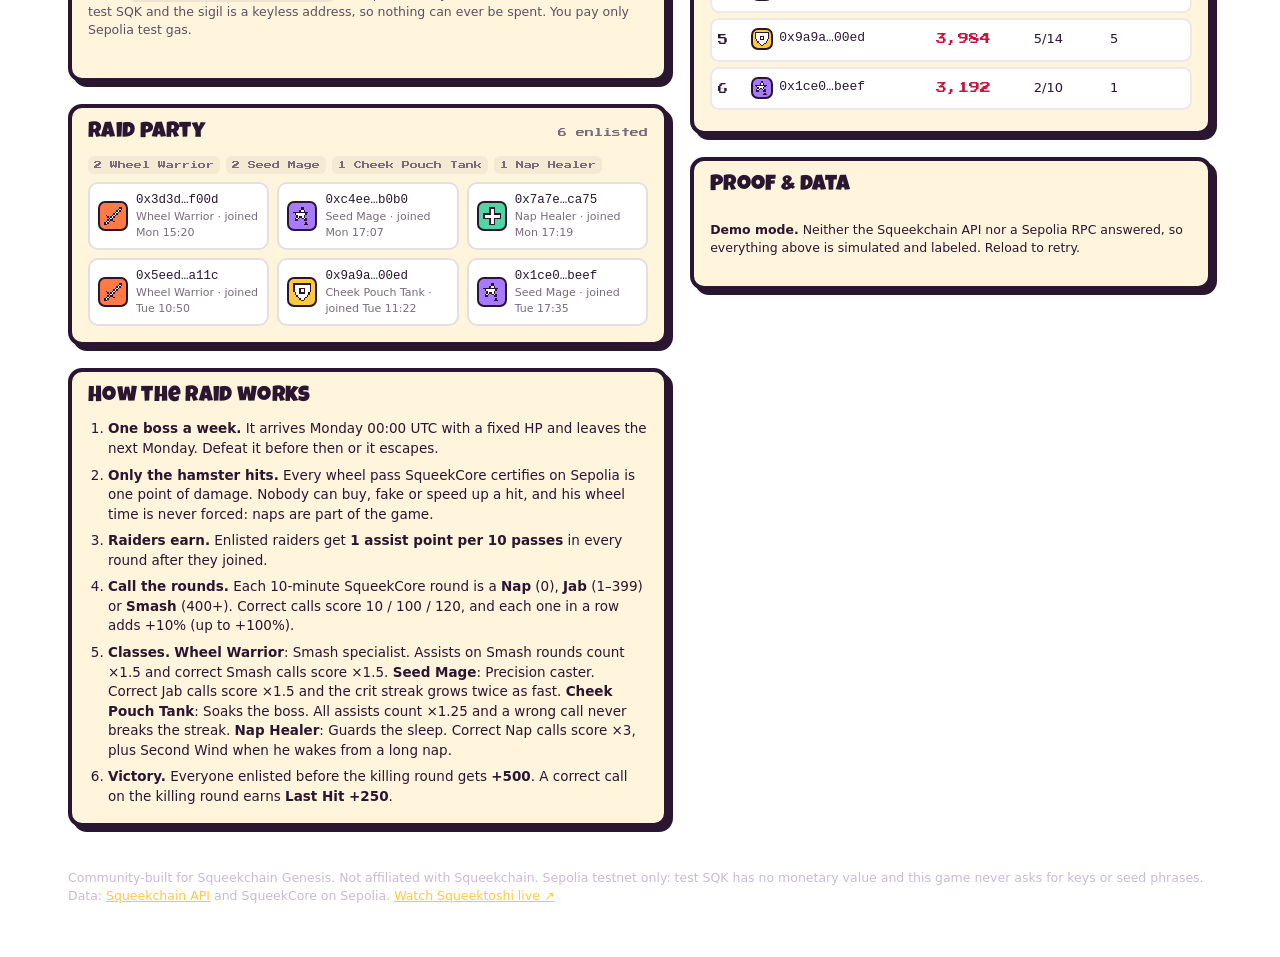
==== commit d6c36805: "Add Squeekchain verification tag and repo line" ====
--- a/index.html
+++ b/index.html
@@ -5,7 +5,7 @@
   <meta name="viewport" content="width=device-width, initial-scale=1, viewport-fit=cover">
   <title>Squeek Boss Raid · a weekly raid powered by Squeektoshi's real wheel</title>
   <meta name="description" content="A weekly co-op boss raid on Squeekchain. The boss's HP falls only when Squeektoshi the hamster actually runs: damage is his certified wheel work from SqueekCore on Sepolia. Enlist with a class, plan your round calls, climb an on-chain leaderboard.">
-  <!-- squeekchain-verify: PASTE TAG HERE -->
+  <meta name="squeekchain-project" content="9ef4b5e3-8f38-4324-aeb1-4dda51c8b551">
   <meta property="og:title" content="Squeek Boss Raid">
   <meta property="og:description" content="Weekly boss raids powered by a real hamster's wheel. Enlist on Sepolia, call the rounds, take the boss down together.">
   <meta property="og:image" content="assets/cover.png">
